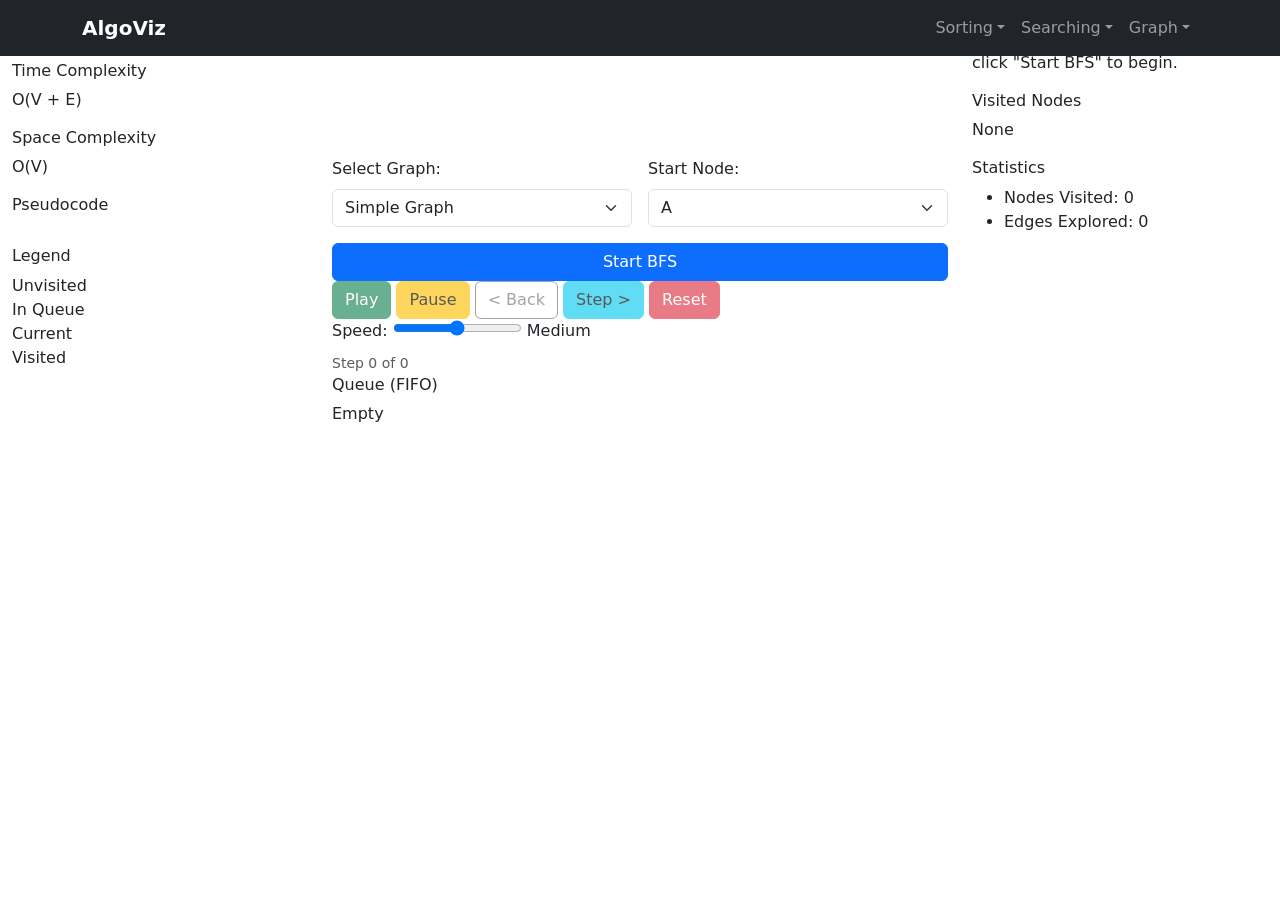
==== bfs.html @ 91eb6ab9 "Add files via upload" ====
<!DOCTYPE html>
<html lang="en">
<head>
  <meta charset="UTF-8">
  <meta name="viewport" content="width=device-width, initial-scale=1">
  <title>BFS | AlgoViz</title>
  <link href="https://cdn.jsdelivr.net/npm/bootstrap@5.3.2/dist/css/bootstrap.min.css" rel="stylesheet">
  <link rel="stylesheet" href="../css/visualizer-common.css">
  <link rel="stylesheet" href="../css/graph.css">
</head>
<body>

<!-- Navbar -->
<nav class="navbar navbar-expand-lg navbar-dark bg-dark fixed-top">
  <div class="container">
    <a class="navbar-brand fw-bold" href="../index.html">AlgoViz</a>
    <button class="navbar-toggler" type="button" data-bs-toggle="collapse" data-bs-target="#navMenu">
      <span class="navbar-toggler-icon"></span>
    </button>
    <div class="collapse navbar-collapse" id="navMenu">
      <ul class="navbar-nav ms-auto">
        <li class="nav-item dropdown">
          <a class="nav-link dropdown-toggle" href="#" data-bs-toggle="dropdown">Sorting</a>
          <ul class="dropdown-menu">
            <li><a class="dropdown-item" href="bubble-sort.html">Bubble Sort</a></li>
            <li><a class="dropdown-item" href="selection-sort.html">Selection Sort</a></li>
            <li><a class="dropdown-item" href="insertion-sort.html">Insertion Sort</a></li>
            <li><a class="dropdown-item" href="merge-sort.html">Merge Sort</a></li>
            <li><a class="dropdown-item" href="quick-sort.html">Quick Sort</a></li>
          </ul>
        </li>
        <li class="nav-item dropdown">
          <a class="nav-link dropdown-toggle" href="#" data-bs-toggle="dropdown">Searching</a>
          <ul class="dropdown-menu">
            <li><a class="dropdown-item" href="linear-search.html">Linear Search</a></li>
            <li><a class="dropdown-item" href="binary-search.html">Binary Search</a></li>
          </ul>
        </li>
        <li class="nav-item dropdown">
          <a class="nav-link dropdown-toggle" href="#" data-bs-toggle="dropdown">Graph</a>
          <ul class="dropdown-menu">
            <li><a class="dropdown-item active" href="bfs.html">BFS</a></li>
            <li><a class="dropdown-item" href="dfs.html">DFS</a></li>
            <li><a class="dropdown-item" href="dijkstra.html">Dijkstra</a></li>
          </ul>
        </li>
      </ul>
    </div>
  </div>
</nav>

<div class="container-fluid">
  <div class="row">
    
    <!-- Left Sidebar -->
    <div class="col-lg-3 sidebar">
      <div class="back-link">
        <a href="../index.html">&larr; Back to Home</a>
      </div>
      
      <h4>Breadth-First Search</h4>
      
      <div class="complexity-box">
        <h6>Time Complexity</h6>
        <p>O(V + E)</p>
        <h6>Space Complexity</h6>
        <p>O(V)</p>
      </div>
      
      <div class="code-section">
        <h6>Pseudocode</h6>
        <pre id="code-display"></pre>
      </div>
      
      <div class="legend mt-4">
        <h6>Legend</h6>
        <div class="legend-item">
          <div class="legend-color legend-unvisited"></div>
          <span>Unvisited</span>
        </div>
        <div class="legend-item">
          <div class="legend-color legend-visiting"></div>
          <span>In Queue</span>
        </div>
        <div class="legend-item">
          <div class="legend-color legend-current-graph"></div>
          <span>Current</span>
        </div>
        <div class="legend-item">
          <div class="legend-color legend-visited"></div>
          <span>Visited</span>
        </div>
      </div>
    </div>
    
    <!-- Main Content -->
    <div class="col-lg-6">
      <div id="alert-container"></div>
      
      <div class="visualization-container">
        <canvas id="graph-canvas"></canvas>
      </div>
      
      <div class="input-section">
        <div class="row g-3">
          <div class="col-md-6">
            <label class="form-label">Select Graph:</label>
            <select id="graph-select" class="form-select">
              <option value="simple">Simple Graph</option>
              <option value="tree">Tree Structure</option>
              <option value="complex">Complex Graph</option>
            </select>
          </div>
          <div class="col-md-6">
            <label class="form-label">Start Node:</label>
            <select id="start-node" class="form-select">
              <option value="A">A</option>
            </select>
          </div>
        </div>
        <button id="start-btn" class="btn btn-primary w-100 mt-3">Start BFS</button>
      </div>
      
      <div class="controls">
        <button id="play-btn" class="btn btn-success" disabled>Play</button>
        <button id="pause-btn" class="btn btn-warning" disabled>Pause</button>
        <button id="step-back-btn" class="btn btn-outline-secondary" disabled>&lt; Back</button>
        <button id="step-btn" class="btn btn-info" disabled>Step &gt;</button>
        <button id="reset-btn" class="btn btn-danger" disabled>Reset</button>
        
        <div class="speed-control">
          <label>Speed:</label>
          <input type="range" id="speed-slider" min="1" max="3" value="2" step="1">
          <span id="speed-label">Medium</span>
        </div>
        
        <div class="mt-2">
          <small id="step-counter" class="text-muted">Step 0 of 0</small>
        </div>
      </div>
      
      <!-- Queue Display -->
      <div class="data-structure-display">
        <h6>Queue (FIFO)</h6>
        <div id="queue-display">Empty</div>
      </div>
    </div>
    
    <!-- Right Sidebar -->
    <div class="col-lg-3">
      <div class="step-info">
        <h6>Current Step</h6>
        <p id="step-description">Select a graph and start node, then click "Start BFS" to begin.</p>
        
        <h6>Visited Nodes</h6>
        <div id="visited-display" class="mb-3">None</div>
        
        <h6>Statistics</h6>
        <ul id="stats-list">
          <li>Nodes Visited: <span id="nodes-visited">0</span></li>
          <li>Edges Explored: <span id="edges-explored">0</span></li>
        </ul>
      </div>
    </div>
    
  </div>
</div>

<script src="https://cdn.jsdelivr.net/npm/bootstrap@5.3.2/dist/js/bootstrap.bundle.min.js"></script>
<script src="../js/shared/utils.js"></script>
<script src="../js/shared/state-manager.js"></script>
<script src="../js/shared/controls.js"></script>
<script src="../js/graph/graph-renderer.js"></script>
<script src="../js/graph/bfs.js"></script>
</body>
</html>
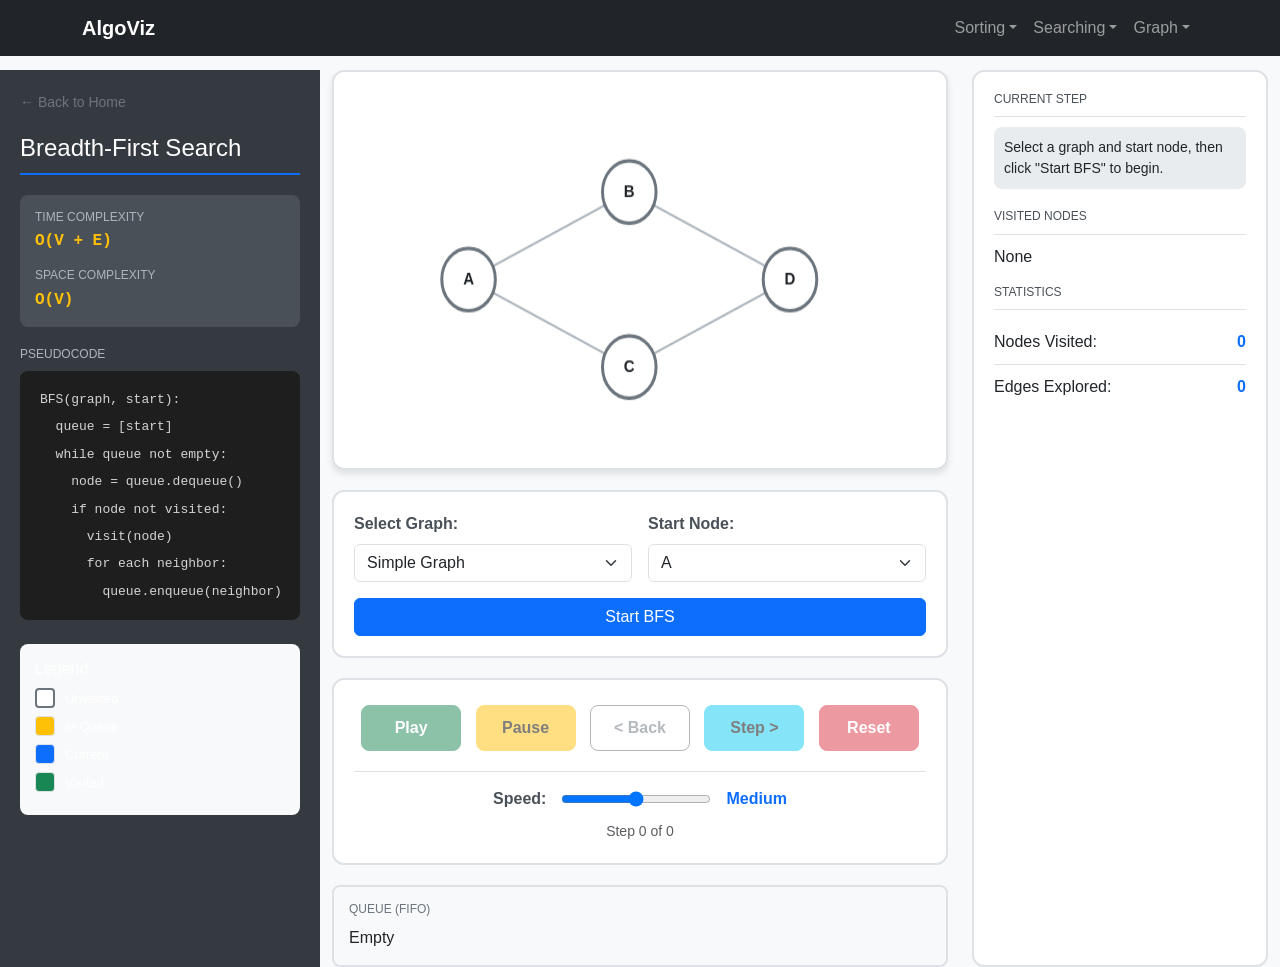
==== commit 4179697f: "Fix all visualizer file paths to work from root directory" ====
--- a/bfs.html
+++ b/bfs.html
@@ -1,176 +1,176 @@
-<!DOCTYPE html>
-<html lang="en">
-<head>
-  <meta charset="UTF-8">
-  <meta name="viewport" content="width=device-width, initial-scale=1">
-  <title>BFS | AlgoViz</title>
-  <link href="https://cdn.jsdelivr.net/npm/bootstrap@5.3.2/dist/css/bootstrap.min.css" rel="stylesheet">
-  <link rel="stylesheet" href="../css/visualizer-common.css">
-  <link rel="stylesheet" href="../css/graph.css">
-</head>
-<body>
-
-<!-- Navbar -->
-<nav class="navbar navbar-expand-lg navbar-dark bg-dark fixed-top">
-  <div class="container">
-    <a class="navbar-brand fw-bold" href="../index.html">AlgoViz</a>
-    <button class="navbar-toggler" type="button" data-bs-toggle="collapse" data-bs-target="#navMenu">
-      <span class="navbar-toggler-icon"></span>
-    </button>
-    <div class="collapse navbar-collapse" id="navMenu">
-      <ul class="navbar-nav ms-auto">
-        <li class="nav-item dropdown">
-          <a class="nav-link dropdown-toggle" href="#" data-bs-toggle="dropdown">Sorting</a>
-          <ul class="dropdown-menu">
-            <li><a class="dropdown-item" href="bubble-sort.html">Bubble Sort</a></li>
-            <li><a class="dropdown-item" href="selection-sort.html">Selection Sort</a></li>
-            <li><a class="dropdown-item" href="insertion-sort.html">Insertion Sort</a></li>
-            <li><a class="dropdown-item" href="merge-sort.html">Merge Sort</a></li>
-            <li><a class="dropdown-item" href="quick-sort.html">Quick Sort</a></li>
-          </ul>
-        </li>
-        <li class="nav-item dropdown">
-          <a class="nav-link dropdown-toggle" href="#" data-bs-toggle="dropdown">Searching</a>
-          <ul class="dropdown-menu">
-            <li><a class="dropdown-item" href="linear-search.html">Linear Search</a></li>
-            <li><a class="dropdown-item" href="binary-search.html">Binary Search</a></li>
-          </ul>
-        </li>
-        <li class="nav-item dropdown">
-          <a class="nav-link dropdown-toggle" href="#" data-bs-toggle="dropdown">Graph</a>
-          <ul class="dropdown-menu">
-            <li><a class="dropdown-item active" href="bfs.html">BFS</a></li>
-            <li><a class="dropdown-item" href="dfs.html">DFS</a></li>
-            <li><a class="dropdown-item" href="dijkstra.html">Dijkstra</a></li>
-          </ul>
-        </li>
-      </ul>
-    </div>
-  </div>
-</nav>
-
-<div class="container-fluid">
-  <div class="row">
-    
-    <!-- Left Sidebar -->
-    <div class="col-lg-3 sidebar">
-      <div class="back-link">
-        <a href="../index.html">&larr; Back to Home</a>
-      </div>
-      
-      <h4>Breadth-First Search</h4>
-      
-      <div class="complexity-box">
-        <h6>Time Complexity</h6>
-        <p>O(V + E)</p>
-        <h6>Space Complexity</h6>
-        <p>O(V)</p>
-      </div>
-      
-      <div class="code-section">
-        <h6>Pseudocode</h6>
-        <pre id="code-display"></pre>
-      </div>
-      
-      <div class="legend mt-4">
-        <h6>Legend</h6>
-        <div class="legend-item">
-          <div class="legend-color legend-unvisited"></div>
-          <span>Unvisited</span>
-        </div>
-        <div class="legend-item">
-          <div class="legend-color legend-visiting"></div>
-          <span>In Queue</span>
-        </div>
-        <div class="legend-item">
-          <div class="legend-color legend-current-graph"></div>
-          <span>Current</span>
-        </div>
-        <div class="legend-item">
-          <div class="legend-color legend-visited"></div>
-          <span>Visited</span>
-        </div>
-      </div>
-    </div>
-    
-    <!-- Main Content -->
-    <div class="col-lg-6">
-      <div id="alert-container"></div>
-      
-      <div class="visualization-container">
-        <canvas id="graph-canvas"></canvas>
-      </div>
-      
-      <div class="input-section">
-        <div class="row g-3">
-          <div class="col-md-6">
-            <label class="form-label">Select Graph:</label>
-            <select id="graph-select" class="form-select">
-              <option value="simple">Simple Graph</option>
-              <option value="tree">Tree Structure</option>
-              <option value="complex">Complex Graph</option>
-            </select>
-          </div>
-          <div class="col-md-6">
-            <label class="form-label">Start Node:</label>
-            <select id="start-node" class="form-select">
-              <option value="A">A</option>
-            </select>
-          </div>
-        </div>
-        <button id="start-btn" class="btn btn-primary w-100 mt-3">Start BFS</button>
-      </div>
-      
-      <div class="controls">
-        <button id="play-btn" class="btn btn-success" disabled>Play</button>
-        <button id="pause-btn" class="btn btn-warning" disabled>Pause</button>
-        <button id="step-back-btn" class="btn btn-outline-secondary" disabled>&lt; Back</button>
-        <button id="step-btn" class="btn btn-info" disabled>Step &gt;</button>
-        <button id="reset-btn" class="btn btn-danger" disabled>Reset</button>
-        
-        <div class="speed-control">
-          <label>Speed:</label>
-          <input type="range" id="speed-slider" min="1" max="3" value="2" step="1">
-          <span id="speed-label">Medium</span>
-        </div>
-        
-        <div class="mt-2">
-          <small id="step-counter" class="text-muted">Step 0 of 0</small>
-        </div>
-      </div>
-      
-      <!-- Queue Display -->
-      <div class="data-structure-display">
-        <h6>Queue (FIFO)</h6>
-        <div id="queue-display">Empty</div>
-      </div>
-    </div>
-    
-    <!-- Right Sidebar -->
-    <div class="col-lg-3">
-      <div class="step-info">
-        <h6>Current Step</h6>
-        <p id="step-description">Select a graph and start node, then click "Start BFS" to begin.</p>
-        
-        <h6>Visited Nodes</h6>
-        <div id="visited-display" class="mb-3">None</div>
-        
-        <h6>Statistics</h6>
-        <ul id="stats-list">
-          <li>Nodes Visited: <span id="nodes-visited">0</span></li>
-          <li>Edges Explored: <span id="edges-explored">0</span></li>
-        </ul>
-      </div>
-    </div>
-    
-  </div>
-</div>
-
-<script src="https://cdn.jsdelivr.net/npm/bootstrap@5.3.2/dist/js/bootstrap.bundle.min.js"></script>
-<script src="../js/shared/utils.js"></script>
-<script src="../js/shared/state-manager.js"></script>
-<script src="../js/shared/controls.js"></script>
-<script src="../js/graph/graph-renderer.js"></script>
-<script src="../js/graph/bfs.js"></script>
-</body>
-</html>
+<!DOCTYPE html>
+<html lang="en">
+<head>
+  <meta charset="UTF-8">
+  <meta name="viewport" content="width=device-width, initial-scale=1">
+  <title>BFS | AlgoViz</title>
+  <link href="https://cdn.jsdelivr.net/npm/bootstrap@5.3.2/dist/css/bootstrap.min.css" rel="stylesheet">
+  <link rel="stylesheet" href="visualizer-common.css">
+  <link rel="stylesheet" href="graph.css">
+</head>
+<body>
+
+<!-- Navbar -->
+<nav class="navbar navbar-expand-lg navbar-dark bg-dark fixed-top">
+  <div class="container">
+    <a class="navbar-brand fw-bold" href="index.html">AlgoViz</a>
+    <button class="navbar-toggler" type="button" data-bs-toggle="collapse" data-bs-target="#navMenu">
+      <span class="navbar-toggler-icon"></span>
+    </button>
+    <div class="collapse navbar-collapse" id="navMenu">
+      <ul class="navbar-nav ms-auto">
+        <li class="nav-item dropdown">
+          <a class="nav-link dropdown-toggle" href="#" data-bs-toggle="dropdown">Sorting</a>
+          <ul class="dropdown-menu">
+            <li><a class="dropdown-item" href="bubble-sort.html">Bubble Sort</a></li>
+            <li><a class="dropdown-item" href="selection-sort.html">Selection Sort</a></li>
+            <li><a class="dropdown-item" href="insertion-sort.html">Insertion Sort</a></li>
+            <li><a class="dropdown-item" href="merge-sort.html">Merge Sort</a></li>
+            <li><a class="dropdown-item" href="quick-sort.html">Quick Sort</a></li>
+          </ul>
+        </li>
+        <li class="nav-item dropdown">
+          <a class="nav-link dropdown-toggle" href="#" data-bs-toggle="dropdown">Searching</a>
+          <ul class="dropdown-menu">
+            <li><a class="dropdown-item" href="linear-search.html">Linear Search</a></li>
+            <li><a class="dropdown-item" href="binary-search.html">Binary Search</a></li>
+          </ul>
+        </li>
+        <li class="nav-item dropdown">
+          <a class="nav-link dropdown-toggle" href="#" data-bs-toggle="dropdown">Graph</a>
+          <ul class="dropdown-menu">
+            <li><a class="dropdown-item active" href="bfs.html">BFS</a></li>
+            <li><a class="dropdown-item" href="dfs.html">DFS</a></li>
+            <li><a class="dropdown-item" href="dijkstra.html">Dijkstra</a></li>
+          </ul>
+        </li>
+      </ul>
+    </div>
+  </div>
+</nav>
+
+<div class="container-fluid">
+  <div class="row">
+    
+    <!-- Left Sidebar -->
+    <div class="col-lg-3 sidebar">
+      <div class="back-link">
+        <a href="index.html">&larr; Back to Home</a>
+      </div>
+      
+      <h4>Breadth-First Search</h4>
+      
+      <div class="complexity-box">
+        <h6>Time Complexity</h6>
+        <p>O(V + E)</p>
+        <h6>Space Complexity</h6>
+        <p>O(V)</p>
+      </div>
+      
+      <div class="code-section">
+        <h6>Pseudocode</h6>
+        <pre id="code-display"></pre>
+      </div>
+      
+      <div class="legend mt-4">
+        <h6>Legend</h6>
+        <div class="legend-item">
+          <div class="legend-color legend-unvisited"></div>
+          <span>Unvisited</span>
+        </div>
+        <div class="legend-item">
+          <div class="legend-color legend-visiting"></div>
+          <span>In Queue</span>
+        </div>
+        <div class="legend-item">
+          <div class="legend-color legend-current-graph"></div>
+          <span>Current</span>
+        </div>
+        <div class="legend-item">
+          <div class="legend-color legend-visited"></div>
+          <span>Visited</span>
+        </div>
+      </div>
+    </div>
+    
+    <!-- Main Content -->
+    <div class="col-lg-6">
+      <div id="alert-container"></div>
+      
+      <div class="visualization-container">
+        <canvas id="graph-canvas"></canvas>
+      </div>
+      
+      <div class="input-section">
+        <div class="row g-3">
+          <div class="col-md-6">
+            <label class="form-label">Select Graph:</label>
+            <select id="graph-select" class="form-select">
+              <option value="simple">Simple Graph</option>
+              <option value="tree">Tree Structure</option>
+              <option value="complex">Complex Graph</option>
+            </select>
+          </div>
+          <div class="col-md-6">
+            <label class="form-label">Start Node:</label>
+            <select id="start-node" class="form-select">
+              <option value="A">A</option>
+            </select>
+          </div>
+        </div>
+        <button id="start-btn" class="btn btn-primary w-100 mt-3">Start BFS</button>
+      </div>
+      
+      <div class="controls">
+        <button id="play-btn" class="btn btn-success" disabled>Play</button>
+        <button id="pause-btn" class="btn btn-warning" disabled>Pause</button>
+        <button id="step-back-btn" class="btn btn-outline-secondary" disabled>&lt; Back</button>
+        <button id="step-btn" class="btn btn-info" disabled>Step &gt;</button>
+        <button id="reset-btn" class="btn btn-danger" disabled>Reset</button>
+        
+        <div class="speed-control">
+          <label>Speed:</label>
+          <input type="range" id="speed-slider" min="1" max="3" value="2" step="1">
+          <span id="speed-label">Medium</span>
+        </div>
+        
+        <div class="mt-2">
+          <small id="step-counter" class="text-muted">Step 0 of 0</small>
+        </div>
+      </div>
+      
+      <!-- Queue Display -->
+      <div class="data-structure-display">
+        <h6>Queue (FIFO)</h6>
+        <div id="queue-display">Empty</div>
+      </div>
+    </div>
+    
+    <!-- Right Sidebar -->
+    <div class="col-lg-3">
+      <div class="step-info">
+        <h6>Current Step</h6>
+        <p id="step-description">Select a graph and start node, then click "Start BFS" to begin.</p>
+        
+        <h6>Visited Nodes</h6>
+        <div id="visited-display" class="mb-3">None</div>
+        
+        <h6>Statistics</h6>
+        <ul id="stats-list">
+          <li>Nodes Visited: <span id="nodes-visited">0</span></li>
+          <li>Edges Explored: <span id="edges-explored">0</span></li>
+        </ul>
+      </div>
+    </div>
+    
+  </div>
+</div>
+
+<script src="https://cdn.jsdelivr.net/npm/bootstrap@5.3.2/dist/js/bootstrap.bundle.min.js"></script>
+<script src="utils.js"></script>
+<script src="state-manager.js"></script>
+<script src="controls.js"></script>
+<script src="graph-renderer.js"></script>
+<script src="bfs.js"></script>
+</body>
+</html>
--- a/visualizer-common.css
+++ b/visualizer-common.css
@@ -0,0 +1,311 @@
+/* ========== VISUALIZER COMMON STYLES ========== */
+
+:root {
+  --color-default: #0d6efd;
+  --color-comparing: #ffc107;
+  --color-swapping: #dc3545;
+  --color-sorted: #198754;
+  --color-pivot: #6f42c1;
+  --color-current: #0d6efd;
+  --color-found: #198754;
+  --color-visited: #198754;
+  --color-visiting: #ffc107;
+}
+
+body {
+  background-color: #f8f9fa;
+  font-family: 'Segoe UI', Tahoma, Geneva, Verdana, sans-serif;
+  padding-top: 70px;
+}
+
+/* Sidebar Panel */
+.sidebar {
+  background-color: #343a40;
+  color: white;
+  padding: 20px;
+  min-height: calc(100vh - 70px);
+  border-radius: 0;
+}
+
+.sidebar h4 {
+  border-bottom: 2px solid #0d6efd;
+  padding-bottom: 10px;
+  margin-bottom: 20px;
+}
+
+/* Complexity Box */
+.complexity-box {
+  background-color: #495057;
+  padding: 15px;
+  border-radius: 8px;
+  margin: 20px 0;
+}
+
+.complexity-box h6 {
+  color: #adb5bd;
+  font-size: 12px;
+  text-transform: uppercase;
+  margin-bottom: 5px;
+}
+
+.complexity-box p {
+  font-family: 'Courier New', monospace;
+  font-size: 16px;
+  font-weight: bold;
+  color: #ffc107;
+  margin-bottom: 15px;
+}
+
+.complexity-box p:last-child {
+  margin-bottom: 0;
+}
+
+/* Code Section */
+.code-section {
+  margin-top: 20px;
+}
+
+.code-section h6 {
+  color: #adb5bd;
+  font-size: 12px;
+  text-transform: uppercase;
+  margin-bottom: 10px;
+}
+
+.code-section pre {
+  background-color: #1e1e1e;
+  color: #d4d4d4;
+  padding: 15px;
+  border-radius: 8px;
+  font-size: 13px;
+  line-height: 1.8;
+  max-height: 350px;
+  overflow-y: auto;
+  margin: 0;
+}
+
+.code-section pre .line {
+  padding: 2px 5px;
+  border-radius: 3px;
+  transition: background-color 0.3s ease;
+}
+
+.code-section pre .line.highlight {
+  background-color: #ffc107;
+  color: #000;
+}
+
+/* Visualization Container */
+.visualization-container {
+  background-color: white;
+  border: 2px solid #dee2e6;
+  border-radius: 12px;
+  padding: 20px;
+  min-height: 400px;
+  position: relative;
+  box-shadow: 0 4px 6px rgba(0, 0, 0, 0.1);
+}
+
+.visualization-container canvas {
+  width: 100%;
+  height: 350px;
+  display: block;
+}
+
+/* Input Section */
+.input-section {
+  background-color: white;
+  padding: 20px;
+  border-radius: 12px;
+  border: 2px solid #dee2e6;
+  margin-top: 20px;
+}
+
+.input-section label {
+  font-weight: 600;
+  color: #495057;
+}
+
+.input-section .form-control {
+  border: 2px solid #dee2e6;
+  border-radius: 8px;
+  padding: 10px 15px;
+}
+
+.input-section .form-control:focus {
+  border-color: #0d6efd;
+  box-shadow: 0 0 0 0.2rem rgba(13, 110, 253, 0.15);
+}
+
+/* Controls */
+.controls {
+  background-color: white;
+  padding: 20px;
+  border-radius: 12px;
+  border: 2px solid #dee2e6;
+  margin-top: 20px;
+  text-align: center;
+}
+
+.controls button {
+  margin: 5px;
+  min-width: 100px;
+  padding: 10px 20px;
+  font-weight: 600;
+  border-radius: 8px;
+  transition: all 0.2s ease;
+}
+
+.controls button:hover:not(:disabled) {
+  transform: translateY(-2px);
+  box-shadow: 0 4px 8px rgba(0, 0, 0, 0.2);
+}
+
+.controls button:disabled {
+  opacity: 0.5;
+  cursor: not-allowed;
+}
+
+/* Speed Control */
+.speed-control {
+  display: flex;
+  align-items: center;
+  justify-content: center;
+  gap: 15px;
+  margin-top: 15px;
+  padding-top: 15px;
+  border-top: 1px solid #dee2e6;
+}
+
+.speed-control label {
+  font-weight: 600;
+  color: #495057;
+}
+
+.speed-control input[type="range"] {
+  width: 150px;
+  cursor: pointer;
+}
+
+.speed-control #speed-label {
+  min-width: 60px;
+  font-weight: 600;
+  color: #0d6efd;
+}
+
+/* Step Info Panel */
+.step-info {
+  background-color: white;
+  padding: 20px;
+  border-radius: 12px;
+  border: 2px solid #dee2e6;
+  height: 100%;
+}
+
+.step-info h6 {
+  color: #495057;
+  font-size: 12px;
+  text-transform: uppercase;
+  margin-bottom: 10px;
+  padding-bottom: 10px;
+  border-bottom: 1px solid #dee2e6;
+}
+
+#step-description {
+  font-size: 14px;
+  color: #212529;
+  min-height: 60px;
+  padding: 10px;
+  background-color: #e9ecef;
+  border-radius: 8px;
+  margin-bottom: 20px;
+}
+
+#stats-list {
+  list-style: none;
+  padding: 0;
+  margin: 0;
+}
+
+#stats-list li {
+  padding: 10px 0;
+  border-bottom: 1px solid #dee2e6;
+  display: flex;
+  justify-content: space-between;
+}
+
+#stats-list li:last-child {
+  border-bottom: none;
+}
+
+#stats-list li span {
+  font-weight: bold;
+  color: #0d6efd;
+}
+
+/* Legend */
+.legend {
+  margin-top: 20px;
+  padding: 15px;
+  background-color: #f8f9fa;
+  border-radius: 8px;
+}
+
+.legend h6 {
+  margin-bottom: 10px;
+}
+
+.legend-item {
+  display: flex;
+  align-items: center;
+  margin-bottom: 8px;
+  font-size: 13px;
+}
+
+.legend-color {
+  width: 20px;
+  height: 20px;
+  border-radius: 4px;
+  margin-right: 10px;
+  border: 1px solid #dee2e6;
+}
+
+/* Back Link */
+.back-link {
+  margin-bottom: 20px;
+}
+
+.back-link a {
+  color: #6c757d;
+  text-decoration: none;
+  font-size: 14px;
+}
+
+.back-link a:hover {
+  color: #0d6efd;
+}
+
+/* Responsive */
+@media (max-width: 991px) {
+  .sidebar {
+    min-height: auto;
+    margin-bottom: 20px;
+    border-radius: 12px;
+  }
+  
+  .visualization-container {
+    min-height: 300px;
+  }
+  
+  .visualization-container canvas {
+    height: 280px;
+  }
+}
+
+@media (max-width: 767px) {
+  .controls button {
+    min-width: 80px;
+    padding: 8px 15px;
+    font-size: 14px;
+  }
+}
--- a/graph.css
+++ b/graph.css
@@ -0,0 +1,213 @@
+/* ========== GRAPH SPECIFIC STYLES ========== */
+
+.graph-container {
+  position: relative;
+  width: 100%;
+  height: 350px;
+}
+
+.graph-canvas {
+  width: 100%;
+  height: 100%;
+}
+
+/* Node Styles */
+.graph-node {
+  position: absolute;
+  width: 50px;
+  height: 50px;
+  border-radius: 50%;
+  display: flex;
+  justify-content: center;
+  align-items: center;
+  font-weight: bold;
+  font-size: 18px;
+  background-color: white;
+  border: 3px solid #212529;
+  cursor: pointer;
+  transition: all 0.3s ease;
+  z-index: 10;
+}
+
+.graph-node.unvisited {
+  background-color: white;
+  border-color: #6c757d;
+}
+
+.graph-node.visiting {
+  background-color: var(--color-visiting);
+  border-color: #d39e00;
+  transform: scale(1.1);
+  box-shadow: 0 4px 12px rgba(255, 193, 7, 0.5);
+}
+
+.graph-node.visited {
+  background-color: var(--color-visited);
+  border-color: #146c43;
+  color: white;
+}
+
+.graph-node.current {
+  background-color: var(--color-current);
+  border-color: #0b5ed7;
+  color: white;
+  transform: scale(1.15);
+  box-shadow: 0 4px 12px rgba(13, 110, 253, 0.5);
+}
+
+.graph-node.start {
+  border-color: #198754;
+  border-width: 4px;
+}
+
+.graph-node.end {
+  border-color: #dc3545;
+  border-width: 4px;
+}
+
+/* Node Distance Label (for Dijkstra) */
+.node-distance {
+  position: absolute;
+  bottom: -25px;
+  font-size: 12px;
+  background-color: #212529;
+  color: white;
+  padding: 2px 8px;
+  border-radius: 10px;
+  white-space: nowrap;
+}
+
+/* Queue/Stack Display */
+.data-structure-display {
+  margin-top: 20px;
+  padding: 15px;
+  background-color: #f8f9fa;
+  border-radius: 8px;
+  border: 2px solid #dee2e6;
+}
+
+.data-structure-display h6 {
+  margin-bottom: 10px;
+  font-size: 12px;
+  text-transform: uppercase;
+  color: #6c757d;
+}
+
+.queue-items, .stack-items {
+  display: flex;
+  gap: 8px;
+  flex-wrap: wrap;
+}
+
+.queue-item, .stack-item {
+  padding: 8px 15px;
+  background-color: #0d6efd;
+  color: white;
+  border-radius: 6px;
+  font-weight: bold;
+  font-size: 14px;
+}
+
+/* Graph Controls */
+.graph-controls {
+  margin-top: 15px;
+  padding: 15px;
+  background-color: #f8f9fa;
+  border-radius: 8px;
+}
+
+.graph-controls label {
+  font-weight: 600;
+  color: #495057;
+  margin-bottom: 10px;
+  display: block;
+}
+
+.graph-controls select {
+  width: 100%;
+  padding: 10px;
+  border: 2px solid #dee2e6;
+  border-radius: 8px;
+  font-size: 14px;
+}
+
+/* Start/End Node Selection */
+.node-selection {
+  display: flex;
+  gap: 20px;
+  margin-top: 15px;
+}
+
+.node-selection .form-group {
+  flex: 1;
+}
+
+.node-selection label {
+  font-size: 12px;
+  font-weight: 600;
+  color: #495057;
+}
+
+.node-selection select {
+  width: 100%;
+  padding: 8px;
+  border: 2px solid #dee2e6;
+  border-radius: 6px;
+}
+
+/* Distance Table (Dijkstra) */
+.distance-table {
+  margin-top: 20px;
+}
+
+.distance-table table {
+  width: 100%;
+  border-collapse: collapse;
+  font-size: 14px;
+}
+
+.distance-table th, .distance-table td {
+  padding: 8px 12px;
+  text-align: center;
+  border: 1px solid #dee2e6;
+}
+
+.distance-table th {
+  background-color: #343a40;
+  color: white;
+}
+
+.distance-table td {
+  background-color: white;
+}
+
+.distance-table td.updated {
+  background-color: #d1e7dd;
+  font-weight: bold;
+}
+
+/* Path Display */
+.path-display {
+  margin-top: 15px;
+  padding: 15px;
+  background-color: #d1e7dd;
+  border-radius: 8px;
+  border: 2px solid #198754;
+}
+
+.path-display h6 {
+  color: #0f5132;
+  margin-bottom: 10px;
+}
+
+.path-display .path {
+  font-size: 18px;
+  font-weight: bold;
+  color: #0f5132;
+}
+
+/* Graph Legend Colors */
+.legend-unvisited { background-color: white; border: 2px solid #6c757d; }
+.legend-visiting { background-color: var(--color-visiting); }
+.legend-visited { background-color: var(--color-visited); }
+.legend-current-graph { background-color: var(--color-current); }
